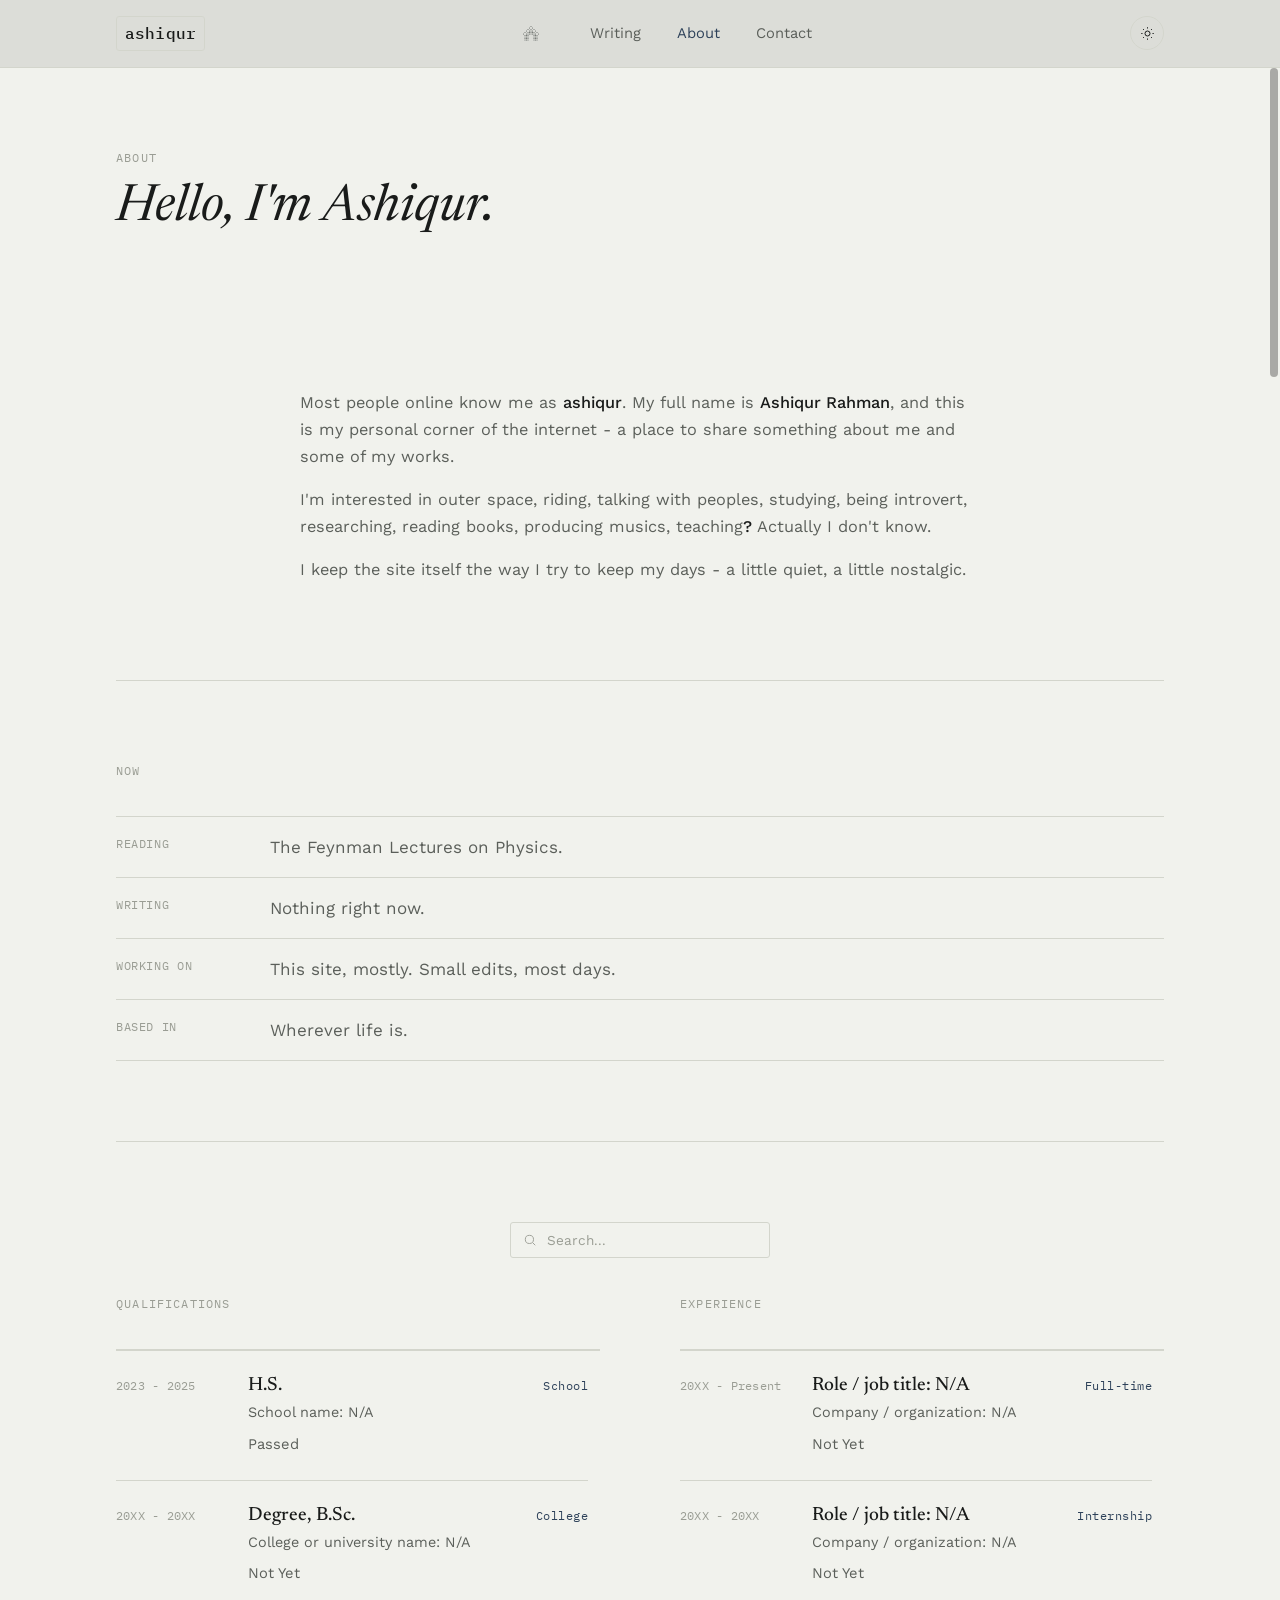
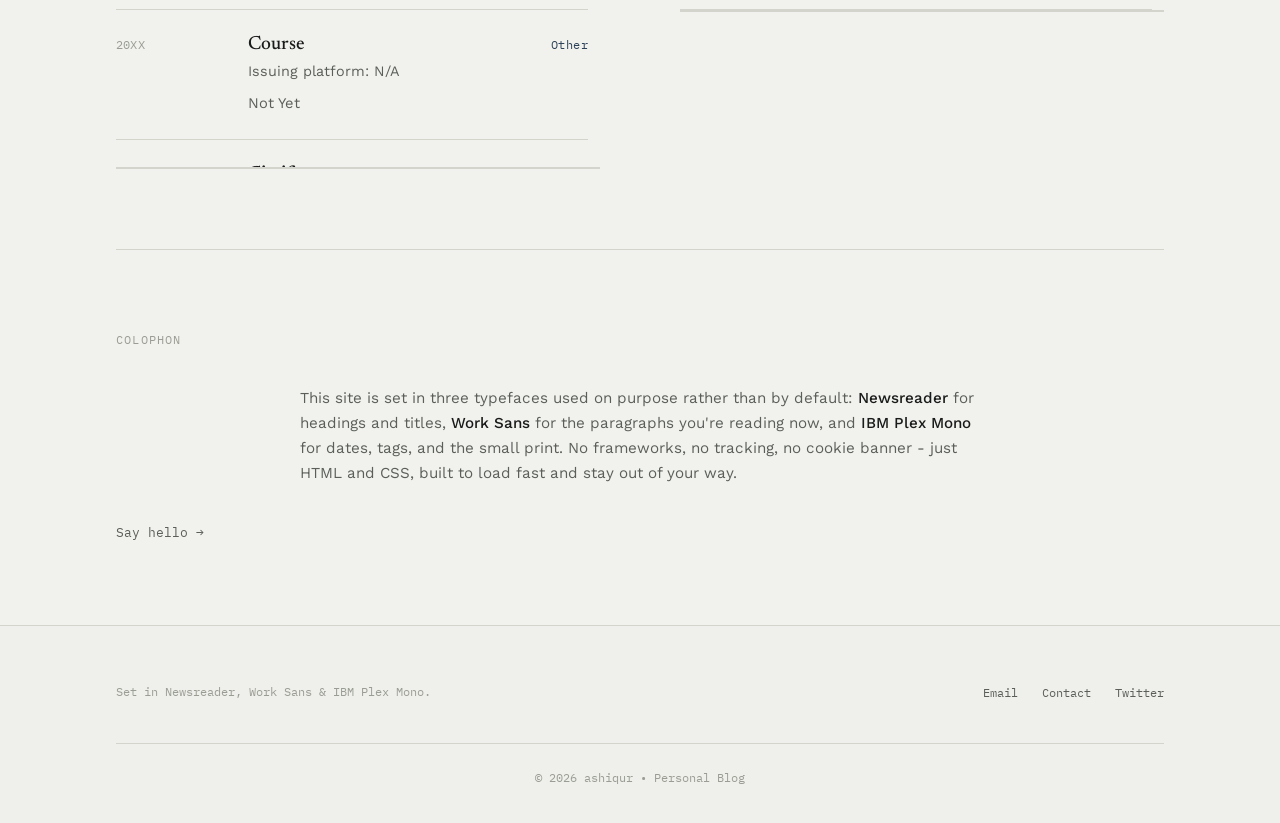
==== about/index.html @ a7aa7efe "Add files via upload" ====
<!DOCTYPE html>
<html lang="en">
<head>
<meta charset="UTF-8">
<meta name="viewport" content="width=device-width, initial-scale=1.0">
<title>About - ashiqur</title>
<meta name="description" content="A little more about Ashiqur Rahman - who writes here, and why.">
<link rel="icon" href="../favicon.svg" type="image/svg+xml">

<meta property="og:type" content="website">
<meta property="og:site_name" content="ashiqur">
<meta property="og:title" content="About Ashiqur">
<meta property="og:description" content="A little more about Ashiqur Rahman - who writes here, and why.">
<meta property="og:url" content="https://blog.ashiqur.in/about/">
<meta property="og:image" content="https://blog.ashiqur.in/assets/og/about.png">
<meta property="og:image:width" content="1200">
<meta property="og:image:height" content="630">

<meta name="twitter:card" content="summary_large_image">
<meta name="twitter:site" content="@ashiqur_sf">
<meta name="twitter:title" content="About Ashiqur">
<meta name="twitter:description" content="A little more about Ashiqur Rahman - who writes here, and why.">
<meta name="twitter:image" content="https://blog.ashiqur.in/assets/og/about.png">

<script>
(function(){try{var t=localStorage.getItem('theme');if(!t){t=window.matchMedia('(prefers-color-scheme: dark)').matches?'dark':'light';}document.documentElement.setAttribute('data-theme',t);}catch(e){}})();
</script>
<link rel="preconnect" href="https://fonts.googleapis.com">
<link rel="preconnect" href="https://fonts.gstatic.com" crossorigin>
<link href="https://fonts.googleapis.com/css2?family=Newsreader:ital,opsz,wght@0,6..72,300;0,6..72,400;0,6..72,500;1,6..72,400;1,6..72,500&family=Work+Sans:wght@300;400;500;600;700&family=IBM+Plex+Mono:wght@400;500&display=swap" rel="stylesheet">
<link rel="canonical" href="https://blog.ashiqur.in/about/">
<link rel="stylesheet" href="../styles.css">
</head>
<body>

<header class="site-header">
  <div class="header-inner">
    <a href="../" class="wordmark" style="border: 1px solid var(--rule); padding: 0.2rem 0.5rem; border-radius: var(--radius); display: inline-block;">ashiqur</a>
    <nav class="site-nav">
      <div class="site-nav-inner">
  <a href="../" class="link-ink home-link" aria-label="Home">
    <svg xmlns="http://www.w3.org/2000/svg" width="16" height="16" viewBox="0 0 32 32" fill="currentColor" style="vertical-align: middle;">
      <path d="M16 6A1 1 0 1016 8 1 1 0 1016 6zM19 9A1 1 0 1019 11 1 1 0 1019 9zM16 9A1 1 0 1016 11 1 1 0 1016 9zM13 9A1 1 0 1013 11 1 1 0 1013 9zM22 12A1 1 0 1022 14 1 1 0 1022 12zM19 12A1 1 0 1019 14 1 1 0 1019 12zM16 12A1 1 0 1016 14 1 1 0 1016 12zM13 12A1 1 0 1013 14 1 1 0 1013 12zM10 12A1 1 0 1010 14 1 1 0 1010 12zM25 15A1 1 0 1025 17 1 1 0 1025 15zM22 15A1 1 0 1022 17 1 1 0 1022 15zM19 15A1 1 0 1019 17 1 1 0 1019 15zM16 15A1 1 0 1016 17 1 1 0 1016 15zM13 15A1 1 0 1013 17 1 1 0 1013 15zM10 15A1 1 0 1010 17 1 1 0 1010 15zM7 15A1 1 0 107 17 1 1 0 107 15zM25 18A1 1 0 1025 20 1 1 0 1025 18zM22 18A1 1 0 1022 20 1 1 0 1022 18zM10 18A1 1 0 1010 20 1 1 0 1010 18zM7 18A1 1 0 107 20 1 1 0 107 18zM4 18A1 1 0 104 20 1 1 0 104 18zM25 21A1 1 0 1025 23 1 1 0 1025 21zM22 21A1 1 0 1022 23 1 1 0 1022 21zM10 21A1 1 0 1010 23 1 1 0 1010 21zM7 21A1 1 0 107 23 1 1 0 107 21zM4 21A1 1 0 104 23 1 1 0 104 21zM25 24A1 1 0 1025 26 1 1 0 1025 24zM28 18A1 1 0 1028 20 1 1 0 1028 18zM16 0A1 1 0 1016 2 1 1 0 1016 0zM19 3A1 1 0 1019 5 1 1 0 1019 3zM13 3A1 1 0 1013 5 1 1 0 1013 3zM22 6A1 1 0 1022 8 1 1 0 1022 6zM10 6A1 1 0 1010 8 1 1 0 1010 6zM25 9A1 1 0 1025 11 1 1 0 1025 9zM7 9A1 1 0 107 11 1 1 0 107 9zM4 12A1 1 0 104 14 1 1 0 104 12zM28 12A1 1 0 1028 14 1 1 0 1028 12zM31 15A1 1 0 1031 17 1 1 0 1031 15zM1 15A1 1 0 101 17 1 1 0 101 15zM28 21A1 1 0 1028 23 1 1 0 1028 21zM28 24A1 1 0 1028 26 1 1 0 1028 24zM22 24A1 1 0 1022 26 1 1 0 1022 24zM10 24A1 1 0 1010 26 1 1 0 1010 24zM7 24A1 1 0 107 26 1 1 0 107 24zM4 24A1 1 0 104 26 1 1 0 104 24zM25 27A1 1 0 1025 29 1 1 0 1025 27zM28 27A1 1 0 1028 29 1 1 0 1028 27zM22 27A1 1 0 1022 29 1 1 0 1022 27zM10 27A1 1 0 1010 29 1 1 0 1010 27zM7 27A1 1 0 107 29 1 1 0 107 27zM4 27A1 1 0 104 29 1 1 0 104 27z"></path>
    </svg>
  </a>
  <a href="../blog/" class="link-ink">Writing</a>
  <a href="../about/" class="link-ink active">About</a>
  <a href="../contact/" class="link-ink">Contact</a>
    </nav>
    <div class="header-tools">
      <button class="theme-toggle" aria-label="Toggle dark mode">
        <svg class="icon-sun" viewBox="0 0 24 24" fill="none" stroke="currentColor" stroke-width="1.6"><circle cx="12" cy="12" r="4"/><path d="M12 2v2M12 20v2M4.9 4.9l1.4 1.4M17.7 17.7l1.4 1.4M2 12h2M20 12h2M4.9 19.1l1.4-1.4M17.7 6.3l1.4-1.4"/></svg>
        <svg class="icon-moon" viewBox="0 0 24 24" fill="none" stroke="currentColor" stroke-width="1.6"><path d="M20 14.5A8.5 8.5 0 1 1 9.5 4a7 7 0 0 0 10.5 10.5Z"/></svg>
      </button>
      <button class="nav-toggle" aria-label="Menu"><span></span><span></span><span></span></button>
    </div>
  </div>
</header>

<main>
  <div class="container">

    <section class="about-hero">
      <span class="eyebrow">About</span>
      <h1>Hello, I'm Ashiqur.</h1>
    </section>

    <section class="block about-body measure">
      <p>Most people online know me as <strong>ashiqur</strong>. My full name is <strong>Ashiqur Rahman</strong>, and this is my personal corner of the internet - a place to share something about me and some of my works.</p>
      <p>I'm interested in outer space, riding, talking with peoples, studying, being introvert, researching, reading books, producing musics, teaching<strong>?</strong> Actually I don't know.</p>
      <p>I keep the site itself the way I try to keep my days - a little quiet, a little nostalgic.</p>
    </section>

    <section class="block">
      <div class="section-head">
        <span class="eyebrow">Now</span>
      </div>
      <ul class="now-list">
        <li class="fade-up">
          <span class="now-label">Reading</span>
          <span class="now-value">The Feynman Lectures on Physics.</span>
        </li>
        <li class="fade-up">
          <span class="now-label">Writing</span>
          <span class="now-value">Nothing right now.</span>
        </li>
        <li class="fade-up">
          <span class="now-label">Working on</span>
          <span class="now-value">This site, mostly. Small edits, most days.</span>
        </li>
        <li class="fade-up">
          <span class="now-label">Based in</span>
          <span class="now-value">Wherever life is.</span>
        </li>
      </ul>
    </section>

    <section class="block">
      <div class="search-row">
        <div class="search-bar">
          <svg class="search-icon" viewBox="0 0 24 24" fill="none" stroke="currentColor" stroke-width="1.6"><circle cx="11" cy="11" r="7"/><path d="m21 21-4.3-4.3"/></svg>
          <input type="text" id="quali-search" class="search-input" placeholder="Search..." autocomplete="off">
        </div>
      </div>

      <!-- Template: duplicate any .entry below for each item. entry-tag is
           optional - delete that one line if an entry doesn't need it. The
           search bar above matches against everything inside each .entry,
           across both columns at once. -->
      <div class="split-columns">
        <div class="split-col">
          <div class="section-head">
            <span class="eyebrow">Qualifications</span>
          </div>
          <div class="ledger" data-ledger>
            <div class="entry fade-up">
              <span class="entry-date">2023 - 2025</span>
              <div class="entry-main">
                <h3 class="entry-title">H.S.</h3>
                <span class="entry-org">School name: N/A</span>
                <p class="entry-desc">Passed</p>
              </div>
              <span class="entry-tag">School</span>
            </div>
            <div class="entry fade-up">
              <span class="entry-date">20XX - 20XX</span>
              <div class="entry-main">
                <h3 class="entry-title">Degree, B.Sc.</h3>
                <span class="entry-org">College or university name: N/A</span>
                <p class="entry-desc">Not Yet</p>
              </div>
              <span class="entry-tag">College</span>
            </div>
            <div class="entry fade-up">
              <span class="entry-date">20XX</span>
              <div class="entry-main">
                <h3 class="entry-title">Course</h3>
                <span class="entry-org">Issuing platform: N/A</span>
                <p class="entry-desc">Not Yet</p>
              </div>
              <span class="entry-tag">Other</span>
            </div>
            <div class="entry fade-up">
              <span class="entry-date">20XX</span>
              <div class="entry-main">
                <h3 class="entry-title">Cirtificate</h3>
                <span class="entry-org">Issuing platform: N/A</span>
                <p class="entry-desc">Not Yet</p>
              </div>
              <span class="entry-tag">Other</span>
            </div>
          </div>
          <p class="empty-state" data-empty>Nothing matches that search.</p>
        </div>

        <div class="split-col">
          <div class="section-head">
            <span class="eyebrow">Experience</span>
          </div>
          <div class="ledger" data-ledger>
            <div class="entry fade-up">
              <span class="entry-date">20XX - Present</span>
              <div class="entry-main">
                <h3 class="entry-title">Role / job title: N/A</h3>
                <span class="entry-org">Company / organization: N/A</span>
                <p class="entry-desc">Not Yet</p>
              </div>
              <span class="entry-tag">Full-time</span>
            </div>
            <div class="entry fade-up">
              <span class="entry-date">20XX - 20XX</span>
              <div class="entry-main">
                <h3 class="entry-title">Role / job title: N/A</h3>
                <span class="entry-org">Company / organization: N/A</span>
                <p class="entry-desc">Not Yet</p>
              </div>
              <span class="entry-tag">Internship</span>
            </div>
          </div>
          <p class="empty-state" data-empty>Nothing matches that search.</p>
        </div>
      </div>
    </section>

    <section class="block">
      <div class="section-head">
        <span class="eyebrow">Colophon</span>
      </div>
      <p class="measure" style="color:var(--ink-soft); font-size:.95rem;">
        This site is set in three typefaces used on purpose rather than by default:
        <strong style="color:var(--ink); font-weight:500;">Newsreader</strong> for headings and titles,
        <strong style="color:var(--ink); font-weight:500;">Work Sans</strong> for the paragraphs you're reading now, and
        <strong style="color:var(--ink); font-weight:500;">IBM Plex Mono</strong> for dates, tags, and the small print. No frameworks, no tracking, no cookie banner - just HTML and CSS, built to load fast and stay out of your way.
      </p>
      <a href="../contact/" class="back-link">
        Say hello<span class="back-link-arrow" aria-hidden="true">→</span>
      </a>
    </section>

  </div>
</main>

<footer class="site-footer">
  <div class="container">
    <style>
  @media (max-width: 700px) {
    .footer-inner {
      flex-direction: column !important;
      justify-content: center !important;
      text-align: center !important;
    }
    .footer-links {
      justify-content: center !important;
      width: 100% !important;
    }
  }
</style>

<div class="footer-inner">
  <p class="colophon">Set in Newsreader, Work Sans &amp; IBM Plex Mono.</p>
  <div class="footer-links">
    <a href="mailto:email@ashiqur.in">Email</a>
    <a href="../contact/">Contact</a>
    <a href="https://x.com/ashiqur_sf">Twitter</a>
  </div>
  <p class="copyright" style="text-align: center;">© <span id="year"></span> ashiqur • Personal Blog</p>
</div>
  </div>
</footer>

<script src="../script.js"></script>
</body>
</html>
---- styles.css ----
:root {
  --paper:       #f1f2ed;
  --paper-alt:   #e7e9e1;
  --ink:         #191b1a;
  --ink-soft:    #5b5f5a;
  --ink-faint:   #9a9d94;
  --accent:      #2d4159;
  --accent-soft: #7c93a6;
  --rule:        #d3d5cc;
  --radius: 3px;

  --font-display: "Newsreader", Georgia, serif;
  --font-body: "Work Sans", -apple-system, BlinkMacSystemFont, sans-serif;
  --font-mono: "IBM Plex Mono", "SFMono-Regular", Menlo, monospace;

  --space-1: .25rem; --space-2: .5rem;  --space-3: .75rem; --space-4: 1rem;
  --space-5: 1.5rem; --space-6: 2.25rem; --space-7: 3.5rem; --space-8: 5rem;
  --space-9: 7rem;   --space-10: 9rem;

  --measure: 680px;
  --wide: 1120px;
  --ledger-height: 420px; /* fixed viewing height for the qualifications/experience
     columns — change this one value to show more or fewer entries before scrolling */

  color-scheme: light;
}

[data-theme="dark"] {
  --paper:       #14161a;
  --paper-alt:   #1b1e22;
  --ink:         #ecede7;
  --ink-soft:    #9a9d96;
  --ink-faint:   #666a63;
  --accent:      #8fadcb;
  --accent-soft: #5c7185;
  --rule:        #2a2d31;
  color-scheme: dark;
}

/* ---------- reset & base ---------- */
* { box-sizing: border-box; }
html { scroll-behavior: smooth; }

@media (prefers-reduced-motion: reduce) {
  html { scroll-behavior: auto; }
  *, *::before, *::after {
    animation-duration: .01ms !important;
    animation-iteration-count: 1 !important;
    transition-duration: .01ms !important;
    scroll-behavior: auto !important;
  }
}

body {
  margin: 0;
  background: var(--paper);
  color: var(--ink);
  font-family: var(--font-body);
  font-size: 17px;
  line-height: 1.65;
  -webkit-font-smoothing: antialiased;
  -moz-osx-font-smoothing: grayscale;
  transition: background .35s ease, color .35s ease;
}

h1, h2, h3, h4 {
  font-family: var(--font-display);
  font-weight: 500;
  line-height: 1.15;
  margin: 0 0 var(--space-4);
  color: var(--ink);
}

p { margin: 0 0 var(--space-4); }

a {
  color: inherit;
  text-decoration: none;
}

img { max-width: 100%; display: block; }

::selection { background: var(--accent); color: var(--paper); }

:focus-visible {
  outline: 2px solid var(--accent);
  outline-offset: 3px;
  border-radius: 2px;
}

button {
  font-family: inherit;
  background: none;
  border: none;
  cursor: pointer;
  color: inherit;
}

* {
  -webkit-tap-highlight-color: transparent;
}

/* ---------- link styles ---------- */
.link-ink {
  background-image: linear-gradient(var(--accent), var(--accent));
  background-repeat: no-repeat;
  background-position: left bottom;
  background-size: 0% 1px;
  transition: background-size .28s ease;
  padding-bottom: 1px;
}
.link-ink:hover, .link-ink:focus-visible { background-size: 100% 1px; }

.link-arrow {
  display: inline-flex;
  align-items: center;
  gap: .4em;
  font-family: var(--font-mono);
  font-size: .82rem;
  letter-spacing: .02em;
  color: var(--accent);
}
.link-arrow svg { transition: transform .25s ease; width: 13px; height: 13px; }
.link-arrow:hover svg { transform: translateX(3px); }

/* ---------- layout ---------- */
.container {
  max-width: var(--wide);
  margin: 0 auto;
  padding: 0 var(--space-6);
}
.measure {
  max-width: var(--measure);
  margin: 0 auto;
}
@media (max-width: 640px) {
  .container { padding: 0 var(--space-5); }
}

.eyebrow {
  font-family: var(--font-mono);
  font-size: .74rem;
  letter-spacing: .1em;
  text-transform: uppercase;
  color: var(--ink-faint);
  margin: 0 0 var(--space-3);
  display: block;
}

/* ---------- reading progress ---------- */
.progress-bar {
  position: fixed;
  top: 0; left: 0;
  height: 2px;
  width: 0%;
  background: var(--accent);
  z-index: 100;
  transition: width .1s linear;
}

/* ---------- header ---------- */
.site-header {
  position: sticky;
  top: 0;
  z-index: 50;
  /* 
    1. The inner mix blends --paper with 5% black.
    2. The outer mix applies your original 88% opacity.
  */
  background: color-mix(in srgb, color-mix(in srgb, var(--paper) 90%, black) 88%, transparent);
  backdrop-filter: blur(8px);
  border-bottom: 1px solid var(--rule);
}
.header-inner {
  max-width: var(--wide);
  margin: 0 auto;
  padding: var(--space-4) var(--space-6);
  display: flex;
  align-items: center;
  justify-content: space-between;
  gap: var(--space-5);
}
.wordmark {
  font-family: var(--font-mono);
  font-weight: 500;
  font-size: 1rem;
  letter-spacing: .01em;
  color: var(--ink);
}
.wordmark span { color: var(--accent); }

.site-nav {
  display: flex;
  align-items: center;
  gap: var(--space-6);
}
.site-nav-inner {
  /* .site-nav's own flex/gap above has nothing to act on — .site-nav-inner,
     not the <a> tags, is its only child. This is the rule that actually
     spaces the links at desktop widths; the mobile media query below
     overrides it to a column for the dropdown. */
  display: flex;
  align-items: center;
  gap: var(--space-6);
}
.site-nav a {
  font-size: .92rem;
  color: var(--ink-soft);
}
.site-nav a:hover, .site-nav a.active { color: var(--ink); }
.site-nav a.active { color: var(--accent); }

.header-tools {
  display: flex;
  align-items: center;
  gap: var(--space-3);
}

.theme-toggle {
  width: 34px; height: 34px;
  border: 1px solid var(--rule);
  border-radius: 50%;
  display: flex; align-items: center; justify-content: center;
  transition: border-color .2s ease;
}
.theme-toggle:hover { border-color: var(--accent); }
.theme-toggle svg { width: 15px; height: 15px; }
.theme-toggle .icon-moon { display: none; }
[data-theme="dark"] .theme-toggle .icon-sun { display: none; }
[data-theme="dark"] .theme-toggle .icon-moon { display: block; }

.nav-toggle {
  display: none;
  width: 34px; height: 34px;
  flex-direction: column;
  align-items: center;
  justify-content: center;
  gap: 4px;
}
.nav-toggle span {
  width: 18px; height: 1px;
  background: var(--ink);
  transition: transform .25s ease, opacity .25s ease;
}
body.nav-open .nav-toggle span:nth-child(1) { transform: translateY(5px) rotate(45deg); }
body.nav-open .nav-toggle span:nth-child(2) { opacity: 0; }
body.nav-open .nav-toggle span:nth-child(3) { transform: translateY(-5px) rotate(-45deg); }

@media (max-width: 700px) {
  /* Let the nav drop to its own row below wordmark + tools, inside the
     same header box — so growing it grows the header itself. */
  .header-inner {
    flex-wrap: wrap;
    row-gap: 0; /* header-inner's flex `gap` inserts fixed space between
       the icon row and the site-nav row regardless of the nav row's own
       height — so even when site-nav is collapsed to 0 (closed state),
       that gap stuck around and pushed the header's bottom border away
       from the icon row. Zeroing it here lets the border hug the icon
       row when closed; spacing for the open state is restored below on
       the first nav link instead. */
    padding-bottom: 0; /* this padding used to sit between the animating
       site-nav row and the header's actual border — a fixed gap the whole
       slide, so the reveal always looked like it stopped short of the
       real edge. Moved onto .site-nav-inner below so it animates with
       the content instead of sitting outside it. */
  }

  .wordmark { order: 1; }
  .header-tools { order: 2; }

  .site-nav {
    order: 3;
    flex-basis: 100%;
    align-items: start; /* the desktop rule sets align-items:center, which
       centers the link block inside the still-growing row — so as it
       opened, the text visibly expanded outward from the middle instead
       of staying put. Pinning it to the top keeps the text fixed and lets
       only the row height (the reveal) animate. */
    min-height: 0; /* lets this flex row shrink all the way to 0 */

    /* The grow: row track expands/collapses to exact content height,
       pushing the header's own bottom border down with it. */
    display: grid;
    grid-template-rows: 0fr;
    overflow: hidden;
    transition: grid-template-rows 0.35s linear, visibility 0s linear 0.35s;
    /* grid-template-rows: linear reveal (see note above on the old
       ease-out curve). visibility: this 0.35s delay is what makes CLOSE
       smooth — the links stay visible and shrink away with the row, only
       flipping to hidden once the collapse finishes, instead of vanishing
       the instant you tap the icon. The .nav-open rule below zeroes the
       delay so OPEN still shows the links immediately. */

    visibility: hidden;
  }

  body.nav-open .site-nav {
    grid-template-rows: 1fr;
    visibility: visible;
    transition: grid-template-rows 0.35s linear, visibility 0s linear 0s;
  }

  .site-nav-inner {
    /* required for the grid trick — lets the row shrink below content size */
    min-height: 0;
    overflow: hidden;

    display: flex;
    flex-direction: column;
    align-items: flex-start;
    gap: var(--space-4);
    padding-bottom: var(--space-4); /* the breathing room below "Contact",
       now part of the content that animates — matches the padding-bottom
       removed from .header-inner above, so the final open state looks the
       same, but the reveal edge now tracks the header's real border the
       whole way through the slide instead of stopping short of it. */
  }

  /* space between the top row and the links once open — this lives on
     the link itself, not on .site-nav-inner: padding on the collapsing
     box itself can't shrink to 0 the way content can, so it would have
     kept the header a bit taller even when the menu is closed */
  .site-nav-inner a:first-child {
    margin-top: var(--space-4);
  }

  .nav-toggle {
    display: flex;
  }

  .hero,
  .contact-hero,
  .about-hero,
  .post-head {
    padding-top: var(--space-4) !important;
    margin-top: 0 !important;
  }
}

/* ---------- hero (home) ---------- */
.hero {
  padding: var(--space-9) 0 var(--space-8);
  border-bottom: 1px solid var(--rule);
}
.hero-name {
  font-size: clamp(2.6rem, 7vw, 5rem);
  font-style: italic;
  font-weight: 400;
  letter-spacing: -.01em;
  margin-bottom: var(--space-5);
}
.hero-lede {
  font-size: clamp(1.05rem, 1.6vw, 1.25rem);
  color: var(--ink-soft);
  max-width: 560px;
  line-height: 1.6;
  margin-bottom: var(--space-6);
}
.hero-links {
  display: flex;
  gap: var(--space-6);
  flex-wrap: wrap;
}

/* ---------- section headers ---------- */
.section-head {
  display: flex;
  align-items: baseline;
  justify-content: space-between;
  margin-bottom: var(--space-5);
  gap: var(--space-4);
}
.section-head h2 {
  font-size: 1.05rem;
  font-style: normal;
}

section.block { padding: var(--space-8) 0; }
section.block + section.block { border-top: 1px solid var(--rule); }

/* ---------- ledger / entry list ---------- */
/* Fixed-height scroll area: once entries overflow --ledger-height, the
   column scrolls internally instead of growing the page. Each ledger gets
   its own thin scrollbar (the "slider") — styled to match the site rather
   than the browser default, and deliberately opted back in to a visible
   ::-webkit-scrollbar since the page-wide rule further down hides those
   by default on fine-pointer devices.
   No overscroll-behavior: contain here on purpose — with it set, once a
   scroll/swipe that started inside this list reaches the list's own
   bottom, the browser refuses to hand the rest of that same gesture to
   the page underneath, so the page reads as "stuck" until the person
   lifts their finger/mouse and starts a fresh scroll outside the list.
   Leaving overscroll-behavior at its default lets that same continuous
   gesture flow straight on into the page once the list is exhausted.
   script.js backs this up with an explicit wheel handler, so the
   handoff to the page is guaranteed at the scroll boundary (or
   immediately, if the column has no overflow to scroll at all) rather
   than depending on a given browser's default chaining.
   The top/bottom rule is doubled to 2px (vs. the 1px hairline used
   everywhere else) so the box reads as a closed ledger sheet - opened
   and closed with its own line - rather than a plain hairline. */
.ledger {
  border-top: 2px solid var(--rule);
  border-bottom: 2px solid var(--rule);
  max-height: var(--ledger-height);
  overflow-y: auto;
  padding-right: var(--space-3);
  scrollbar-width: thin;                             /* Firefox */
  scrollbar-color: var(--accent-soft) transparent;    /* Firefox */
}
.ledger::-webkit-scrollbar {
  display: block; /* overrides the global hidden-scrollbar rule for this element */
  width: 6px;
}
.ledger::-webkit-scrollbar-track { background: transparent; }
.ledger::-webkit-scrollbar-thumb {
  background: var(--accent-soft);
  border-radius: 10px;
}
.ledger::-webkit-scrollbar-thumb:hover { background: var(--accent); }
@media (max-width: 560px) {
  .ledger { max-height: 340px; }
}

/* Entries tab: opt this particular .ledger back out of the fixed-height
   scroll box above so it grows with the page instead, same as .posts-grid
   and .works-list — a page-count-changing pagination click here should
   scroll the whole page to the section top and reveal the new page's
   first entry right away, not leave it sitting below whatever scrollTop
   the box's own internal scrollbar happened to be at.
   Scoped to #panel-entries specifically (rather than changed on the base
   .ledger rule above) so any other fixed-height ledger elsewhere on the
   site keeps its own internal scroll untouched — this override only
   grows the one inside the Entries tab.
   Nothing else needs to change to make that happen:
     - script.js's animateHeightChange (the height-transition used by
       every paginated list) already decides whether to clip a container
       mid-animation by reading its *computed* overflow-y rather than
       assuming per element, so once this is "visible" it gets the exact
       same treatment Posts/Works already get.
     - the ledger wheel-scroll-handoff listener in script.js checks
       scrollHeight > clientHeight before doing anything; with no
       max-height to overflow, that's never true here any more, so the
       listener quietly no-ops on this element instead of needing to be
       removed. */
#panel-entries .ledger {
  max-height: none;
  overflow-y: visible;
  padding-right: 0;
}

.entry {
  display: grid;
  grid-template-columns: 108px 1fr auto;
  align-items: baseline;
  gap: var(--space-5);
  padding: var(--space-5) 0;
  border-bottom: 1px solid var(--rule);
  transition: opacity .2s ease;
}
.entry:hover { opacity: .72; }
.entry-date {
  font-family: var(--font-mono);
  font-size: .78rem;
  color: var(--ink-faint);
  letter-spacing: .02em;
  white-space: nowrap;
}
.entry-title {
  font-family: var(--font-display);
  font-size: 1.2rem;
  font-weight: 500;
}
.entry-tag {
  font-family: var(--font-mono);
  font-size: .72rem;
  color: var(--accent);
  letter-spacing: .04em;
  white-space: nowrap;
}
@media (max-width: 560px) {
  .entry {
    grid-template-columns: 1fr;
    gap: var(--space-2);
  }
  .entry-tag { display: none; }
}

/* ---------- ledger entry — expanded (qualifications / experience) ---------- */
.entry-main { min-width: 0; }
.entry-main .entry-title { margin: 0 0 .2em; }
.entry-org {
  display: block;
  font-family: var(--font-body);
  font-size: .9rem;
  color: var(--ink-soft);
}
.entry-desc {
  margin: var(--space-2) 0 0;
  color: var(--ink-soft);
  font-size: .92rem;
  line-height: 1.55;
}

.year-label {
  font-family: var(--font-mono);
  font-size: .8rem;
  color: var(--ink-faint);
  letter-spacing: .06em;
  margin: var(--space-7) 0 0;
}
.year-label:first-child { margin-top: 0; }

/* ---------- fade-up on scroll (Animation Removed) ---------- */
.fade-up {
  opacity: 1;
  transform: none;
}
.fade-up.is-visible { 
  opacity: 1; 
  transform: none; 
}

/* ---------- about page ---------- */
.about-hero { padding: var(--space-8) 0 var(--space-7); }
.about-hero h1 {
  font-size: clamp(2.2rem, 5vw, 3.2rem);
  font-style: italic;
  font-weight: 400;
}
.about-body p { color: var(--ink-soft); font-size: 1.02rem; }
.about-body strong { color: var(--ink); font-weight: 500; }

.now-list {
  list-style: none;
  margin: 0; padding: 0;
  border-top: 1px solid var(--rule);
}
.now-list li {
  display: grid;
  grid-template-columns: 130px 1fr;
  gap: var(--space-5);
  padding: var(--space-4) 0;
  border-bottom: 1px solid var(--rule);
}
.now-list .now-label {
  font-family: var(--font-mono);
  font-size: .78rem;
  color: var(--ink-faint);
  letter-spacing: .05em;
  text-transform: uppercase;
}
.now-list .now-value { color: var(--ink-soft); }
@media (max-width: 560px) {
  .now-list li { grid-template-columns: 1fr; gap: var(--space-1); }
}

/* ---------- article ---------- */
.post-head { padding: var(--space-7) 0 var(--space-6); }
.post-meta {
  font-family: var(--font-mono);
  font-size: .8rem;
  color: var(--ink-faint);
  display: flex;
  gap: var(--space-4);
  flex-wrap: wrap;
  margin-bottom: var(--space-4);
}
.post-title {
  font-size: clamp(2rem, 5vw, 2.9rem);
  margin-bottom: var(--space-4);
}
.post-dek {
  font-family: var(--font-display);
  font-style: italic;
  font-size: 1.2rem;
  color: var(--ink-soft);
  max-width: var(--measure);
}
.post-tags { display: flex; gap: var(--space-3); margin-top: var(--space-5); }
.tag {
  font-family: var(--font-mono);
  font-size: .72rem;
  letter-spacing: .04em;
  color: var(--accent);
  border: 1px solid var(--rule);
  border-radius: var(--radius);
  padding: .2em .6em;
}

/* ---------- download entry (PDF / Markdown) — injected by script.js
   as a small row right after the article body (before .post-nav),
   right-aligned to match the nav row underneath it. Each button shows
   a file icon (what you're downloading) with a small download-arrow
   badge on it (that you can download it) — see buildFileIcon() in
   script.js. Its own class (not the smaller, plain .icon-btn used for
   copy/share) since this composite icon needs more room to stay
   legible. */
.post-downloads {
  display: flex;
  justify-content: flex-end;
  gap: var(--space-3);
  margin: 0 0 var(--space-3);
}
.entry-download-item {
  display: flex;
  flex-direction: column;
  align-items: center;
  gap: .4em;
}
.entry-download-btn {
  width: 36px;
  height: 36px;
  display: flex;
  align-items: center;
  justify-content: center;
  color: var(--ink-soft);
  background: var(--paper);
  border: 1px solid var(--rule);
  border-radius: 50%;
  cursor: pointer;
  flex: none;
  transition: color .2s ease, border-color .2s ease;
}
.entry-download-btn:hover, .entry-download-btn:focus-visible { color: var(--accent); border-color: var(--accent); }
.entry-download-btn svg { width: 20px; height: 20px; }
.entry-download-btn[data-busy="true"] { opacity: .55; pointer-events: none; }
.entry-download-format {
  font-family: var(--font-mono);
  font-size: .68rem;
  letter-spacing: .04em;
  color: var(--ink-soft);
}
.entry-download-item:has(.entry-download-btn:hover),
.entry-download-item:has(.entry-download-btn:focus-visible) {
  color: var(--accent);
}
.entry-download-item:has(.entry-download-btn:hover) .entry-download-format,
.entry-download-item:has(.entry-download-btn:focus-visible) .entry-download-format {
  color: var(--accent);
}

.post-body {
  padding-bottom: var(--space-8);
  font-size: 1.08rem;
  line-height: 1.8;
}
.post-body p { margin-bottom: var(--space-5); color: var(--ink); }
.post-body p:first-of-type::first-letter {
  font-family: var(--font-display);
  font-style: italic;
  font-size: 3.4em;
  float: left;
  line-height: .8;
  padding: .06em .08em 0 0;
  color: var(--accent);
}
.post-body h3 {
  font-size: 1.35rem;
  margin-top: var(--space-7);
  font-style: italic;
}
.post-body blockquote {
  margin: var(--space-6) 0;
  padding-left: var(--space-5);
  border-left: 2px solid var(--accent);
  font-family: var(--font-display);
  font-style: italic;
  font-size: 1.2rem;
  color: var(--ink-soft);
}
.post-body a { color: var(--accent); }

.post-nav {
  border-top: 1px solid var(--rule);
  padding: var(--space-6) 0;
  display: flex;
  justify-content: space-between;
  gap: var(--space-5);
}
.post-nav-item { max-width: 45%; }
.post-nav-item.next { text-align: right; margin-left: auto; }
.post-nav-label {
  font-family: var(--font-mono);
  font-size: .7rem;
  letter-spacing: .06em;
  text-transform: uppercase;
  color: var(--ink-faint);
  display: block;
  margin-bottom: var(--space-2);
}
.post-nav-title { font-family: var(--font-display); font-size: 1.05rem; }

/* ---------- contact ---------- */
.contact-hero { padding: var(--space-8) 0 var(--space-7); }
.contact-hero h1 {
  font-size: clamp(2.2rem, 5vw, 3.2rem);
  font-style: italic;
  font-weight: 400;
}
.contact-grid {
  display: grid;
  grid-template-columns: 1fr 1fr;
  gap: var(--space-8);
  padding-bottom: var(--space-9);
}
@media (max-width: 700px) {
  .contact-grid { grid-template-columns: 1fr; gap: var(--space-6); }
}
.channel-list { list-style: none; margin: 0; padding: 0; border-top: 1px solid var(--rule); }
.channel-list li {
  border-bottom: 1px solid var(--rule);
  padding: var(--space-4) 0;
  display: flex;
  justify-content: space-between;
  align-items: center;
  gap: var(--space-3);
}
.channel-name { font-family: var(--font-display); font-style: italic; font-size: 1.1rem; }
.channel-handle { font-family: var(--font-mono); font-size: .82rem; color: var(--accent); }
.channel-list-right { display: flex; align-items: center; gap: var(--space-3); }
.channel-list-right .icon-btn[data-copied="true"]::after { top: -30px; }
@media (max-width: 480px) {
  .channel-handle { max-width: 130px; overflow: hidden; text-overflow: ellipsis; white-space: nowrap; }
}

/* ---------- buttons ---------- */
.btn {
  display: inline-flex;
  align-items: center;
  gap: var(--space-2);
  font-family: var(--font-mono);
  font-size: .85rem;
  letter-spacing: .02em;
  padding: .75em 1.3em;
  border: 1px solid var(--ink);
  border-radius: var(--radius);
  transition: background .2s ease, color .2s ease, border-color .2s ease;
}
.btn:hover { background: var(--ink); color: var(--paper); }
[data-theme="dark"] .btn:hover { background: var(--ink); color: var(--paper); }

/* ---------- footer ---------- */
.site-footer {
  border-top: 1px solid var(--rule);
  padding: var(--space-7) 0 var(--space-6);
  /* Blends your --paper variable with 5% black */
  background: color-mix(in srgb, var(--paper) 99%, black);
}
.footer-inner {
  display: flex;
  flex-wrap: wrap;
  gap: var(--space-4);
  justify-content: space-between;
  align-items: center;
}
.colophon {
  font-family: var(--font-mono);
  font-size: .76rem;
  color: var(--ink-faint);
  margin: 0;
}
.footer-links {
  display: flex;
  gap: var(--space-5);
  flex-wrap: wrap;
}
.footer-links a {
  font-family: var(--font-mono);
  font-size: .78rem;
  color: var(--ink-soft);
}
.footer-links a:hover { color: var(--accent); }
.copyright {
  font-family: var(--font-mono);
  font-size: .74rem;
  color: var(--ink-faint);
  width: 100%;
  margin: var(--space-5) 0 0;
  padding-top: var(--space-5);
  border-top: 1px solid var(--rule);
}

/* ---------- back link ---------- */
.back-link {
  display: inline-flex;
  align-items: center;
  gap: var(--space-2);
  font-family: var(--font-mono);
  font-size: .82rem;
  color: var(--ink-soft);
  margin: var(--space-6) 0 0;
}
.back-link svg { width: 12px; height: 12px; }
.back-link:hover, .back-link:focus-visible { color: var(--accent); }

/* arrow moves on hover/keyboard-focus, and gets a little forward nudge
   on click too (mainly for touch, which has no hover state) - see the
   ".back-link" click listener in script.js that toggles .is-clicked */
.back-link-arrow {
  display: inline-block;
  transition: transform .25s ease;
}
.back-link:hover .back-link-arrow,
.back-link:focus-visible .back-link-arrow {
  transform: translateX(4px);
}
.back-link-arrow.is-clicked {
  animation: back-link-nudge .45s ease;
}
@keyframes back-link-nudge {
  0%   { transform: translateX(0); }
  40%  { transform: translateX(9px); }
  70%  { transform: translateX(3px); }
  100% { transform: translateX(0); }
}


@media (max-width: 700px) {
  
  .about-hero {
    padding-bottom: var(--space-4) !important; 
  }

  /* Reduces the 5rem top padding for the text block */
  section.block.about-body {
    padding-top: var(--space-2) !important; 
  }
  
  .contact-hero {
    padding-bottom: var(--space-4) !important; 
  }

  /* Reduces the space between the intro text and the social links */
  .contact-grid {
    gap: var(--space-4) !important; 
  }
}

/* ===Scrollbar=== */
@media (pointer: fine) {
  
  /* Hide Native Scrollbars */
  html {
    -ms-overflow-style: none; /* IE and Edge */
    scrollbar-width: none; /* Firefox */
  }
  ::-webkit-scrollbar {
    display: none; /* Chrome, Safari, Opera */
  }

  /* Custom Floating Scrollbar Layer */
  .custom-scrollbar-track {
    position: fixed;
    top: 0;
    right: 0;
    width: 40px; 
    height: 100vh;
    z-index: 9999; 
    pointer-events: none; 
  }

  .custom-scrollbar-thumb {
    position: absolute;
    top: 0;
    right: 2px;
    width: 8px;
    border-radius: 10px;
    background-color: color-mix(in srgb, var(--paper) 70%, black);
    opacity: 0;
    transition: opacity 0.3s ease, background-color 0.2s ease;
    pointer-events: auto; 
    cursor: grab;
  }

  .custom-scrollbar-thumb:active {
    cursor: grabbing;
    background-color: color-mix(in srgb, var(--paper) 50%, black);
  }

  /* Visibility Class */
  .custom-scrollbar-track.is-visible .custom-scrollbar-thumb {
    opacity: 1;
  }
}

/* ---------- entries / posts tabs ---------- */
.tabs-nav {
  display: flex;
  justify-content: center;
  gap: var(--space-3);
  margin-top: var(--space-6);
}
.tab-btn {
  font-family: var(--font-mono);
  font-size: .78rem;
  letter-spacing: .06em;
  text-transform: uppercase;
  color: var(--ink-soft);
  background: transparent;
  border: 1px solid var(--rule);
  border-radius: var(--radius);
  padding: .55em 1.2em;
  transition: background .2s ease, color .2s ease, border-color .2s ease;
}
.tab-btn:hover { color: var(--ink); border-color: var(--accent); }
.tab-btn.active {
  background: var(--ink);
  color: var(--paper);
  border-color: var(--ink);
}
.tab-panel[hidden] { display: none; }

/* Paint the last-selected tab immediately on load (before script.js runs),
   using [data-initial-tab] set by the pre-paint script in <head>.
   Mirrors the data-theme pre-paint pattern used for dark mode. Without
   this, the markup's default "Entries" tab flashes for a frame before
   script.js swaps in the remembered tab. */
html[data-initial-tab="tab-posts"] #tab-entries,
html[data-initial-tab="tab-works"] #tab-entries {
  background: transparent;
  color: var(--ink-soft);
  border-color: var(--rule);
}
html[data-initial-tab="tab-posts"] #tab-posts,
html[data-initial-tab="tab-works"] #tab-works {
  background: var(--ink);
  color: var(--paper);
  border-color: var(--ink);
}
html[data-initial-tab="tab-posts"] #panel-entries,
html[data-initial-tab="tab-works"] #panel-entries { display: none; }
html[data-initial-tab="tab-posts"] #panel-posts { display: block; }
html[data-initial-tab="tab-works"] #panel-works { display: block; }

/* ---------- pagination controls ----------
   Built by script.js, one instance per listing (Posts / Works). Stays
   completely absent unless that listing actually grows past the page
   size — a short list renders exactly as before. */
.pagination {
  display: flex;
  align-items: center;
  justify-content: center;
  flex-wrap: wrap;
  gap: 2px;
  width: fit-content;
  margin: var(--space-6) auto 0;
  padding: 3px;
  background: var(--paper);
  border: 1px solid var(--rule);
  border-radius: calc(var(--radius) + 4px);
  box-shadow: 0 1px 3px color-mix(in srgb, var(--ink) 12%, transparent);
}
.page-btn {
  font-family: var(--font-mono);
  font-size: .78rem;
  letter-spacing: .02em;
  color: var(--ink-soft);
  background: transparent;
  border: 1px solid transparent;
  border-radius: var(--radius);
  min-width: 2.1em;
  padding: .5em .75em;
  line-height: 1;
  transition: background .2s ease, color .2s ease, border-color .2s ease;
}
.page-btn--prev, .page-btn--next { padding: .5em .9em; }
.page-btn:hover:not(:disabled):not(.active) { color: var(--ink); border-color: var(--rule); }
.page-btn.active { background: var(--accent); color: var(--paper); }
.page-btn:disabled { color: var(--ink-faint); cursor: default; opacity: .5; }
.page-ellipsis {
  font-family: var(--font-mono);
  font-size: .78rem;
  color: var(--ink-faint);
  padding: .5em .4em;
  user-select: none;
}
@media (max-width: 560px) {
  .pagination { gap: 1px; }
  .page-btn { padding: .45em .6em; font-size: .72rem; }
  .page-btn--prev, .page-btn--next { padding: .45em .7em; }
}

/* ---------- post grid (photos / videos / files) ---------- */
.posts-grid {
  display: grid;
  grid-template-columns: repeat(auto-fill, minmax(160px, 1fr));
  gap: var(--space-5);
}
.post-tile {
  position: relative;
  aspect-ratio: 1 / 1;
  border: 1px solid var(--rule);
  border-radius: var(--radius);
  overflow: hidden;
  background: var(--paper-alt);
  cursor: pointer; /* opens the popup viewer — see script.js */
}
.post-media {
  position: absolute;
  inset: 0;
  display: flex;
  align-items: center;
  justify-content: center;
  color: var(--ink-faint);
  background-size: cover;
  background-position: center;
}
.post-media svg { width: 32%; height: 32%; }
/* once script.js confirms a real photo file exists and sets it as the
   background, .has-photo gets added and this fades the placeholder
   camera icon out — video tiles deliberately don't get this treatment,
   their play icon is a permanent affordance, not a "no file" fallback */
.post-media--photo svg { transition: opacity .25s ease; }
.post-media--photo.has-photo svg { opacity: 0; }
.post-media--video::after {
  content: "";
  position: absolute;
  width: 2.5rem;
  height: 2.5rem;
  border-radius: 50%;
  background: color-mix(in srgb, var(--paper) 82%, transparent);
  box-shadow: 0 0 0 1px var(--rule);
}
.post-media--video .icon-play {
  position: relative;
  z-index: 1;
  width: .9rem;
  height: .9rem;
  color: var(--ink);
}
/* file tiles (pdf/zip/etc.) — same probe-and-fade pattern as photo tiles:
   once script.js confirms a data-img preview exists, .has-preview fades
   the placeholder document icon out. The format tag (PDF/ZIP…) is pinned
   to a corner instead and stays visible either way, since it's useful
   metadata rather than a "no file" fallback. */
.post-media--file svg { transition: opacity .25s ease; }
.post-media--file.has-preview svg { opacity: 0; }
.post-media-tag {
  position: absolute;
  left: var(--space-2);
  bottom: var(--space-2);
  z-index: 1;
  background: color-mix(in srgb, var(--paper) 85%, transparent);
  backdrop-filter: blur(2px);
}
/* ---------- icon button (generic circular, used by every copy-to-clipboard control) ---------- */
.icon-btn {
  width: 28px;
  height: 28px;
  border: 1px solid var(--rule);
  border-radius: 50%;
  display: flex;
  align-items: center;
  justify-content: center;
  color: var(--ink-soft);
  flex: none;
  position: relative;
  transition: color .2s ease, border-color .2s ease;
}
.icon-btn:hover, .icon-btn:focus-visible { color: var(--accent); border-color: var(--accent); }
.icon-btn svg { width: 12px; height: 12px; }
.icon-btn[data-copied="true"]::after {
  content: "Copied";
  position: absolute;
  right: 0;
  font-family: var(--font-mono);
  font-size: .62rem;
  letter-spacing: .05em;
  text-transform: uppercase;
  color: var(--ink-soft);
  background: var(--paper);
  border: 1px solid var(--rule);
  border-radius: var(--radius);
  padding: .2em .45em;
  white-space: nowrap;
}

.post-actions {
  position: absolute;
  top: var(--space-2);
  right: var(--space-2);
  display: flex;
  gap: var(--space-2);
  z-index: 2;
}
.post-actions .icon-btn {
  background: color-mix(in srgb, var(--paper) 85%, transparent);
  backdrop-filter: blur(2px);
}
.post-actions .icon-btn[data-copied="true"]::after { top: 34px; }
.post-caption {
  position: absolute;
  left: var(--space-2);
  right: var(--space-2);
  bottom: var(--space-2);
  z-index: 1;
  display: flex;
  flex-direction: column;
  gap: .1em;
  background: color-mix(in srgb, var(--paper) 78%, transparent);
  backdrop-filter: blur(2px);
  border-radius: var(--radius);
  padding: .35em .5em;
  opacity: 0;                        /* hidden until the tile is hovered/focused */
  transition: opacity .2s ease;
  pointer-events: none;              /* stays out of the way of clicks while hidden */
}
.post-tile:hover .post-caption,
.post-tile:focus-within .post-caption {
  opacity: 1;
  pointer-events: auto;
}
.post-title {
  font-family: var(--font-body);
  font-size: .74rem;
  color: var(--ink);
  overflow: hidden;
  text-overflow: ellipsis;
  white-space: nowrap;
}
.post-date {
  font-family: var(--font-mono);
  font-size: .62rem;
  letter-spacing: .04em;
  color: var(--ink-faint);
}
@media (max-width: 560px) {
  .posts-grid { grid-template-columns: repeat(2, 1fr); }
  .section-head { flex-direction: column; align-items: stretch; gap: var(--space-3); }
  .search-bar { max-width: none; }
  .work-card { flex-direction: column !important; }
  .work-thumb { width: 100%; height: 160px; }
}

/* ---------- search bar (Entries / Posts / Works) ---------- */
.search-bar {
  display: flex;
  align-items: center;
  gap: var(--space-2);
  border: 1px solid var(--rule);
  border-radius: var(--radius);
  padding: .45em .7em;
  max-width: 260px;
  width: 100%;
  transition: border-color .2s ease;
}
.search-bar:focus-within { border-color: var(--accent); }
.search-icon { width: 14px; height: 14px; color: var(--ink-faint); flex: none; }
.search-input {
  border: none;
  outline: none;
  background: transparent;
  font-family: var(--font-body);
  font-size: .85rem;
  color: var(--ink);
  width: 100%;
}
.search-input::placeholder { color: var(--ink-faint); }
.empty-state {
  display: none;
  font-family: var(--font-body);
  color: var(--ink-faint);
  font-size: .92rem;
  padding: var(--space-5) 0 0;
}

/* ---------- split columns (qualifications / experience, shared search) ---------- */
.search-row {
  display: flex;
  justify-content: center;
  margin-bottom: var(--space-6);
}
.split-columns {
  display: grid;
  grid-template-columns: 1fr 1fr;
  gap: var(--space-8);
}
.split-col { min-width: 0; }
.split-col .empty-state { text-align: center; }
@media (max-width: 700px) {
  .split-columns { grid-template-columns: 1fr; gap: var(--space-6); }
}

/* ---------- works list (horizontal detail cards) ---------- */
.works-list {
  display: flex;
  flex-direction: column;
  gap: var(--space-4);
  border-top: 1px solid var(--rule);
  padding-top: var(--space-5);
}
.work-card {
  display: flex;
  align-items: stretch;
  gap: var(--space-5);
  border: 1px solid var(--rule);
  border-radius: var(--radius);
  padding: var(--space-4);
  transition: border-color .2s ease;
}
.work-card:hover { border-color: var(--accent-soft); }
.work-card:nth-child(even) { flex-direction: row-reverse; }
.work-thumb {
  flex: none;
  width: 96px;
  height: 96px;
  border: 1px solid var(--rule);
  border-radius: var(--radius);
  background: var(--paper-alt);
  display: flex;
  align-items: center;
  justify-content: center;
  color: var(--ink-faint);
  overflow: hidden;
  background-size: cover;
  background-position: center;
}
.work-thumb svg { width: 38%; height: 38%; transition: opacity .25s ease; }
.work-thumb.has-photo svg { opacity: 0; }
.work-body {
  flex: 1;
  min-width: 0;
  display: flex;
  flex-direction: column;
  gap: var(--space-2);
}
.work-meta {
  display: flex;
  align-items: center;
  gap: var(--space-3);
  flex-wrap: wrap;
}
.work-title {
  font-family: var(--font-display);
  font-size: 1.15rem;
  font-weight: 500;
  margin: 0;
  color: var(--ink);
}
.work-desc {
  color: var(--ink-soft);
  font-size: .92rem;
  line-height: 1.55;
  margin: 0;
}
.work-links {
  display: flex;
  gap: var(--space-5);
  flex-wrap: wrap;
  margin-top: auto;
  padding-top: var(--space-2);
}
.link-arrow.is-download:hover svg { transform: translateY(2px); }
/* ---------- pixel portrait (home, "Find me") ---------- */
.avatar-pixel-wrap {
  margin: var(--space-3) auto 0;
  display: flex;
  flex-direction: column;
  align-items: center;
  gap: var(--space-3);
  text-align: center;
}
.avatar-pixel {
  width: clamp(180px, 24vw, 260px);
  height: clamp(180px, 24vw, 260px);
  aspect-ratio: 1 / 1;
  background: transparent;
}
.pixel-canvas {
  display: block;
  width: 100%;
  height: 100%;
  /* blow the small canvas up as crisp blocky squares, not a blur */
  image-rendering: pixelated;
  image-rendering: -moz-crisp-edges;
}
.avatar-pixel-caption {
  font-family: var(--font-mono);
  font-size: .74rem;
  color: var(--ink-faint);
  letter-spacing: .02em;
  margin: 0;
}
.avatar-updated-stamp {
  font-family: var(--font-mono);
  font-size: .7rem;
  color: var(--ink-faint);
  letter-spacing: .02em;
  margin: 0;
}

/* ---------- special circles (3-up image showcase) ---------- */
.special-row {
  display: flex;
  flex-wrap: nowrap; /* stay horizontal on every screen size, including mobile */
  justify-content: center;
  align-items: center;
  gap: var(--space-5);
}
.special-circle {
  width: clamp(72px, 22vw, 130px);
  height: clamp(72px, 22vw, 130px);
  aspect-ratio: 1 / 1;
  flex: none;
  border: 1px solid var(--rule);
  border-radius: 50%;
  background-color: var(--paper-alt);
  background-size: cover;
  background-position: center;
  display: flex;
  align-items: center;
  justify-content: center;
  color: var(--ink-faint);
  overflow: hidden;
  transition: border-color .2s ease;
}
.special-circle:hover { border-color: var(--accent-soft); }
.special-circle svg { width: 30%; height: 30%; }
.special-circle.has-photo svg { display: none; }
.special-caption {
  margin: var(--space-4) 0 0;
  text-align: center;
  font-family: var(--font-display);
  font-style: italic;
  font-size: 1.3rem;
  color: var(--ink);
}
@media (max-width: 420px) {
  .special-row { gap: var(--space-3); }
}

/* ---------- last-updated stamp (footer) ---------- */
.site-updated {
  font-family: var(--font-mono);
  font-size: .72rem;
  color: var(--ink-faint);
  width: 100%;
  text-align: center;
  margin: var(--space-2) 0 0;
}

/* ---------- post viewer (popup) ----------
   Built by script.js; one shared instance reused for every .post-tile.
   Content and the toolbar adapt to the tile's data-type (photo/video/
   file); ← → arrows step through whatever's currently visible, × closes. */
.viewer {
  position: fixed;
  top: 0;
  left: 0;
  right: 0;
  height: 100vh;   /* fallback for browsers without dvh support */
  height: 100dvh;  /* tracks the *currently visible* viewport, so the
                       toolbar showing/hiding can't push content under it */
  z-index: 100;
  display: flex;
  align-items: center;
  justify-content: center;
  overflow: hidden;
}
.viewer[hidden] { display: none; }
.viewer-backdrop {
  position: absolute;
  inset: 0;
  background: color-mix(in srgb, var(--ink) 78%, transparent);
  opacity: 0;
  transition: opacity .2s ease;
}
.viewer.is-open .viewer-backdrop { opacity: 1; }

.viewer-panel {
  position: relative;
  z-index: 1;
  width: min(880px, 92vw);
  max-height: 88vh;
  max-height: 88dvh;
  display: flex;
  flex-direction: column;
  background: var(--paper);
  border: 1px solid var(--rule);
  border-radius: var(--radius);
  overflow: hidden;
  opacity: 0;
  transform: translateY(8px) scale(.98);
  transition: opacity .22s ease, transform .22s ease;
}
.viewer.is-open .viewer-panel { opacity: 1; transform: none; }

.viewer-stage {
  position: relative;
  flex: 1;
  min-height: 240px;
  max-height: 68vh;
  max-height: 68dvh;
  display: flex;
  align-items: center;
  justify-content: center;
  background: var(--paper-alt);
  overflow: hidden; /* zoomed panning is handled by transform, not scroll */
}
.viewer-media--photo {
  max-width: 100%;
  max-height: 68vh;
  max-height: 68dvh;
  object-fit: contain;
  cursor: zoom-in;
  opacity: 1;
  transition: transform .2s ease, opacity .25s ease;
  touch-action: none; /* let JS own drag/wheel gestures instead of the browser */
  user-select: none;
  -webkit-user-drag: none;
}
.viewer-media--photo.is-panning { transition: none; } /* instant while actively dragging */
.viewer-media--video {
  width: 100%;
  max-height: 68vh;
  max-height: 68dvh;
  background: #000;
}

/* placeholder shown for a photo/video/file with no usable file loaded —
   mirrors the same svg-icon-plus-tag pattern used on the grid tiles */
.viewer-placeholder {
  position: relative;
  display: flex;
  flex-direction: column;
  align-items: center;
  justify-content: center;
  gap: var(--space-3);
  width: 100%;
  height: 100%;
  min-height: 240px;
  color: var(--ink-faint);
  padding: var(--space-6);
}
.viewer-placeholder svg { width: 25%; max-width: 96px; height: auto; transition: opacity .25s ease; }
.viewer-placeholder[data-has-preview="true"] svg { opacity: 0; }
.viewer-placeholder-img {
  position: absolute;
  inset: 0;
  width: 100%;
  height: 100%;
  object-fit: contain;
  opacity: 0;
}
.viewer-placeholder[data-has-preview="true"] .viewer-placeholder-img { opacity: 1; }
.viewer-placeholder-tag {
  font-family: var(--font-mono);
  font-size: .78rem;
  letter-spacing: .06em;
  color: var(--accent);
  border: 1px solid var(--rule);
  border-radius: var(--radius);
  padding: .25em .7em;
  position: relative;
  z-index: 1;
  background: var(--paper);
}

.viewer-footer {
  display: flex;
  align-items: center;
  justify-content: space-between;
  gap: var(--space-4);
  padding: var(--space-4) var(--space-5);
  border-top: 1px solid var(--rule);
  flex-wrap: wrap;
}
.viewer-caption { display: flex; flex-direction: column; gap: .15em; min-width: 0; }
.viewer-title {
  font-family: var(--font-display);
  font-size: 1.05rem;
  color: var(--ink);
  overflow: hidden;
  text-overflow: ellipsis;
  white-space: nowrap;
}
.viewer-date {
  font-family: var(--font-mono);
  font-size: .7rem;
  letter-spacing: .04em;
  color: var(--ink-faint);
}

/* toolbar — its buttons change per data-type (zoom for photos, an open
   link for files, and so on), always via the same .viewer-tool style */
.viewer-toolbar { display: flex; gap: var(--space-2); flex-wrap: wrap; }
.viewer-tool {
  display: flex;
  align-items: center;
  gap: .4em;
  font-family: var(--font-mono);
  font-size: .68rem;
  letter-spacing: .04em;
  text-transform: uppercase;
  color: var(--ink-soft);
  border: 1px solid var(--rule);
  border-radius: var(--radius);
  padding: .4em .7em;
  transition: color .2s ease, border-color .2s ease;
}
.viewer-tool svg { width: 13px; height: 13px; flex: none; }
.viewer-tool:hover, .viewer-tool:focus-visible { color: var(--accent); border-color: var(--accent); }
.viewer-tool:disabled { opacity: .4; cursor: not-allowed; }
.viewer-tool:disabled:hover { color: var(--ink-soft); border-color: var(--rule); }

/* close + prev/next controls float over the panel/backdrop */
.viewer-close, .viewer-nav {
  position: absolute;
  z-index: 2;
  width: 40px;
  height: 40px;
  border-radius: 50%;
  display: flex;
  align-items: center;
  justify-content: center;
  color: var(--paper);
  background: color-mix(in srgb, var(--ink) 55%, transparent);
  transition: background .2s ease;
}
.viewer-close:hover, .viewer-nav:hover,
.viewer-close:focus-visible, .viewer-nav:focus-visible {
  background: color-mix(in srgb, var(--ink) 75%, transparent);
}
.viewer-close svg, .viewer-nav svg { width: 18px; height: 18px; }
.viewer-close { top: var(--space-5); right: var(--space-5); }
.viewer-prev { left: var(--space-4); top: 50%; transform: translateY(-50%); }
.viewer-next { right: var(--space-4); top: 50%; transform: translateY(-50%); }
.viewer-nav[hidden] { display: none; }

body.viewer-open { overflow: hidden; }
body.viewer-open .custom-scrollbar-track { display: none !important; }

@media (max-width: 640px) {
  .viewer-panel {
    width: 100vw;
    max-height: 100vh;
    max-height: 100dvh;
    height: 100vh;
    height: 100dvh;
    border-radius: 0;
    border: none;
  }
  .viewer-stage, .viewer-media--photo, .viewer-media--video {
    max-height: 55vh;
    max-height: 55dvh;
  }
  .viewer-close { top: var(--space-3); right: var(--space-3); width: 36px; height: 36px; }
  .viewer-prev { left: var(--space-2); top: 27.5vh; top: 27.5dvh; width: 34px; height: 34px; }
  .viewer-next { right: var(--space-2); top: 27.5vh; top: 27.5dvh; width: 34px; height: 34px; }
  .viewer-footer { flex-direction: column; align-items: stretch; }

  /* auto-hide: hidden by default, revealed by the "controls-visible"
     class the popup JS toggles on tap or pointer movement (see
     showControls() in script.js). Desktop is untouched — these rules
     only exist inside this mobile breakpoint. */
  .viewer-close, .viewer-nav {
    opacity: 0;
    pointer-events: none;
    transition: opacity .25s ease;
  }
  .viewer.controls-visible .viewer-close,
  .viewer.controls-visible .viewer-nav {
    opacity: 1;
    pointer-events: auto;
  }
}



.home-link {
  padding-left: 0 !important;
  padding-right: 0 !important;
  margin-right: 15px; /* Adjust this value to control the space before 'Writing' */
}

/* ---------- print (used by the post-page "Download PDF" button, which
   just calls window.print() — this is what turns that into a clean,
   article-only PDF via the browser's own "Save as PDF" destination).
   Forces light-theme colours regardless of the visitor's data-theme so
   a dark-mode reader doesn't burn ink/toner printing a near-black page,
   and strips every bit of site chrome so only the article remains. ---------- */
@media print {
  :root, [data-theme="dark"] {
    --paper: #ffffff;
    --paper-alt: #ffffff;
    --ink: #111111;
    --ink-soft: #333333;
    --ink-faint: #666666;
    --accent: #2d4159;
    --rule: #cccccc;
  }
  .progress-bar,
  .site-header,
  .site-footer,
  .custom-scrollbar-track,
  .post-nav,
  .back-link,
  .post-downloads,
  .viewer { display: none !important; }

  body { background: #fff; font-size: 12pt; }
  main, .container, article { max-width: none !important; margin: 0 !important; padding: 0 !important; }
  .post-head { padding: 0 0 var(--space-5); }
  .post-body { padding-bottom: 0; }
  .post-title { font-size: 24pt; }
  .post-body img { max-width: 100%; break-inside: avoid; }
  .post-body h3, .post-title, .post-dek { break-after: avoid; }
  .post-body blockquote, .post-body p, .post-body figure { break-inside: avoid; }
  a[href]::after { content: ""; } /* keep link text clean, no printed URLs */
}
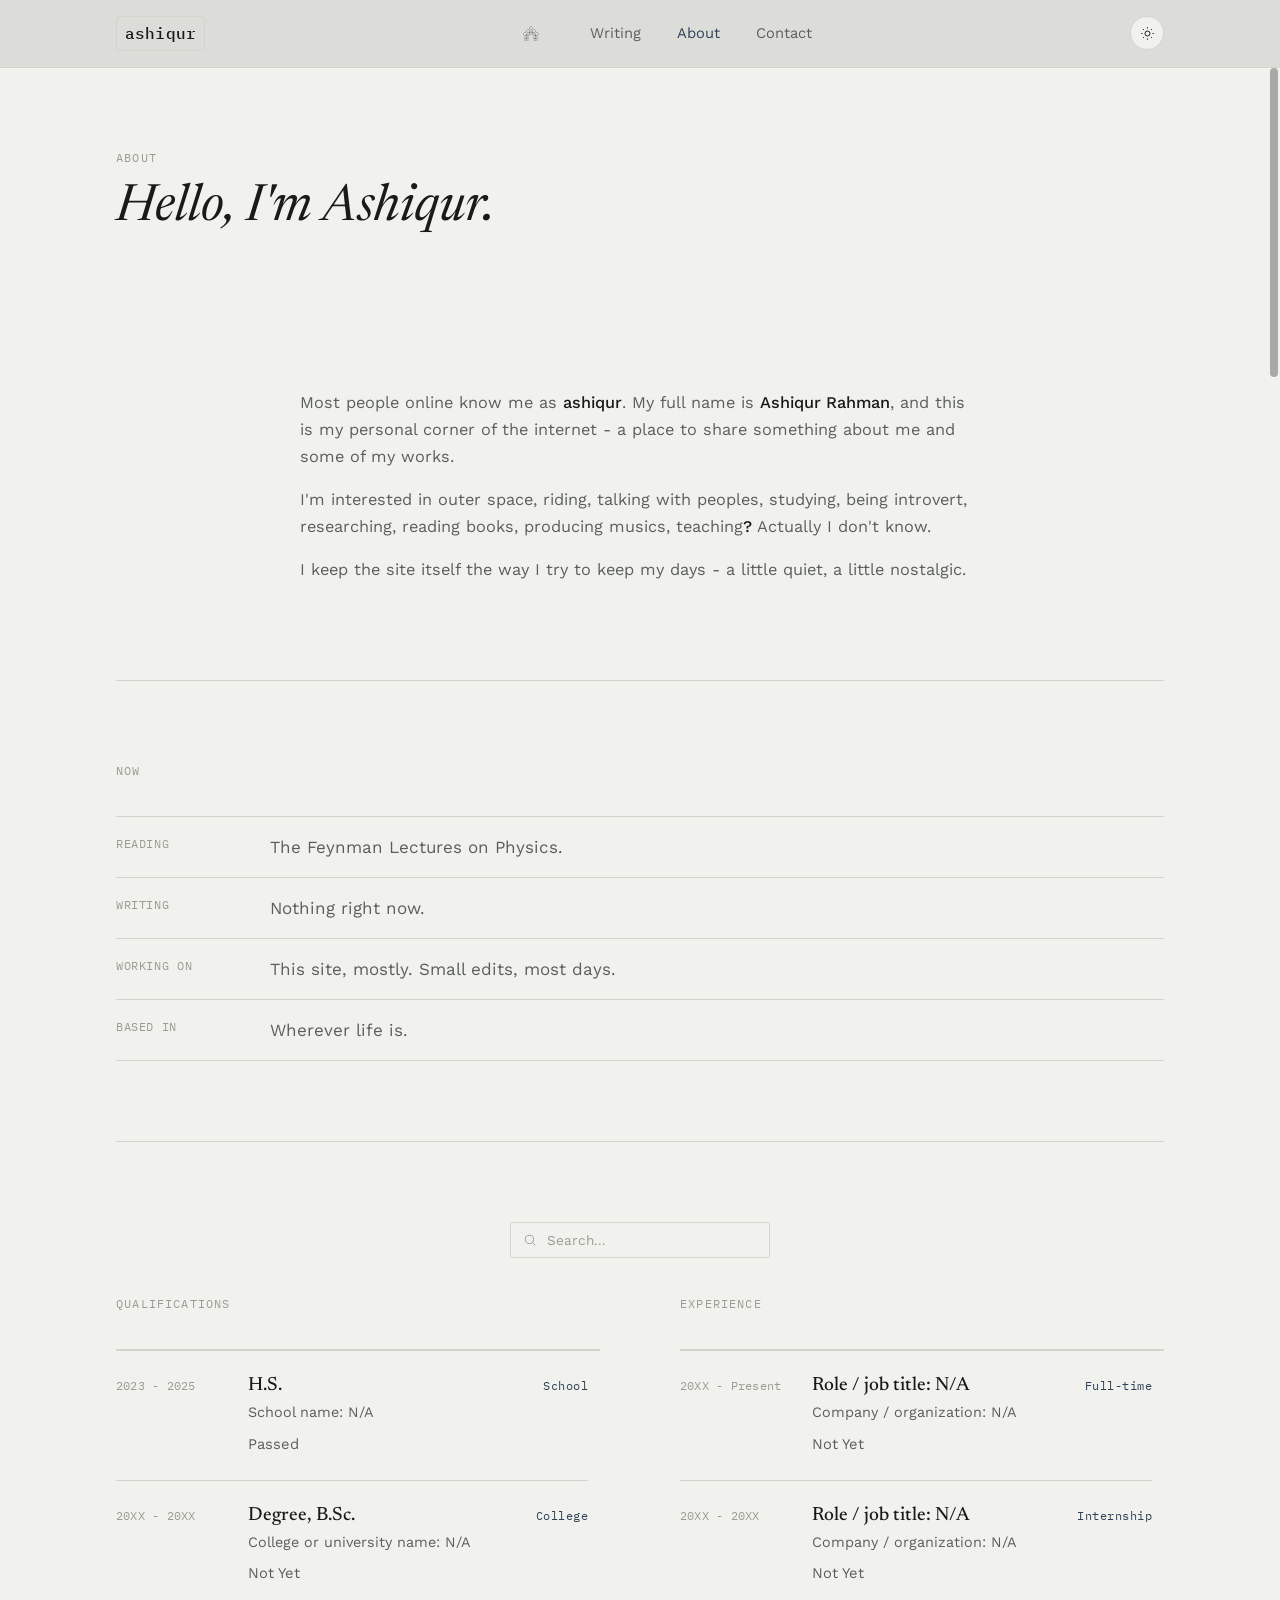
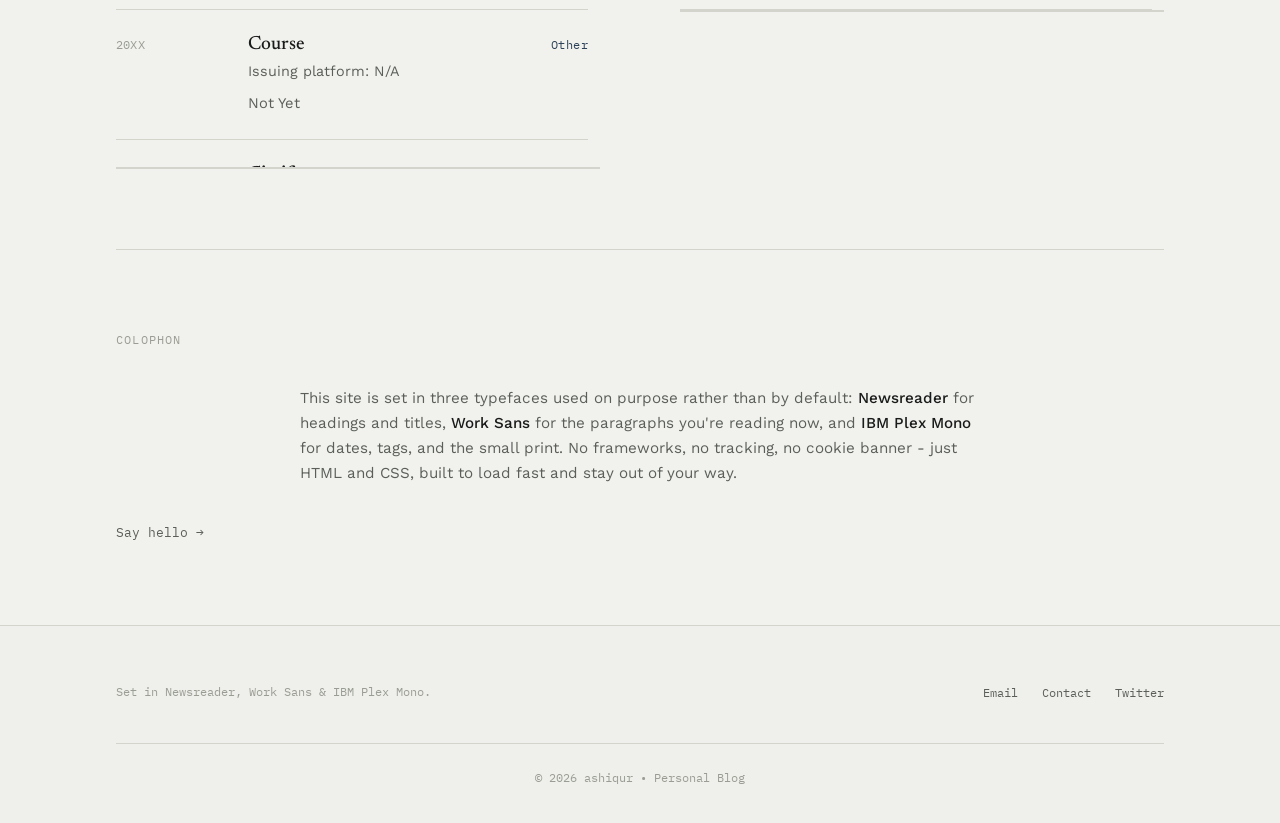
==== commit 68e13628: "Add theme color meta tag and update script" ====
--- a/about/index.html
+++ b/about/index.html
@@ -6,6 +6,7 @@
 <title>About - ashiqur</title>
 <meta name="description" content="A little more about Ashiqur Rahman - who writes here, and why.">
 <link rel="icon" href="../favicon.svg" type="image/svg+xml">
+<meta name="theme-color" content="#dcddd8">
 
 <meta property="og:type" content="website">
 <meta property="og:site_name" content="ashiqur">
@@ -23,7 +24,7 @@
 <meta name="twitter:image" content="https://blog.ashiqur.in/assets/og/about.png">
 
 <script>
-(function(){try{var t=localStorage.getItem('theme');if(!t){t=window.matchMedia('(prefers-color-scheme: dark)').matches?'dark':'light';}document.documentElement.setAttribute('data-theme',t);}catch(e){}})();
+(function(){try{var t=localStorage.getItem('theme');if(!t){t=window.matchMedia('(prefers-color-scheme: dark)').matches?'dark':'light';}document.documentElement.setAttribute('data-theme',t);var m=document.querySelector('meta[name="theme-color"]');if(m){m.setAttribute('content',t==='dark'?'#121417':'#dcddd8');}}catch(e){}})();
 </script>
 <link rel="preconnect" href="https://fonts.googleapis.com">
 <link rel="preconnect" href="https://fonts.gstatic.com" crossorigin>
--- a/styles.css
+++ b/styles.css
@@ -218,10 +218,11 @@
 
 .theme-toggle {
   width: 34px; height: 34px;
+  background: var(--paper);
   border: 1px solid var(--rule);
   border-radius: 50%;
   display: flex; align-items: center; justify-content: center;
-  transition: border-color .2s ease;
+  transition: background .2s ease, border-color .2s ease;
 }
 .theme-toggle:hover { border-color: var(--accent); }
 .theme-toggle svg { width: 15px; height: 15px; }
@@ -232,10 +233,13 @@
 .nav-toggle {
   display: none;
   width: 34px; height: 34px;
+  background: var(--paper);
+  border-radius: 50%;
   flex-direction: column;
   align-items: center;
   justify-content: center;
   gap: 4px;
+  transition: background .2s ease;
 }
 .nav-toggle span {
   width: 18px; height: 1px;
